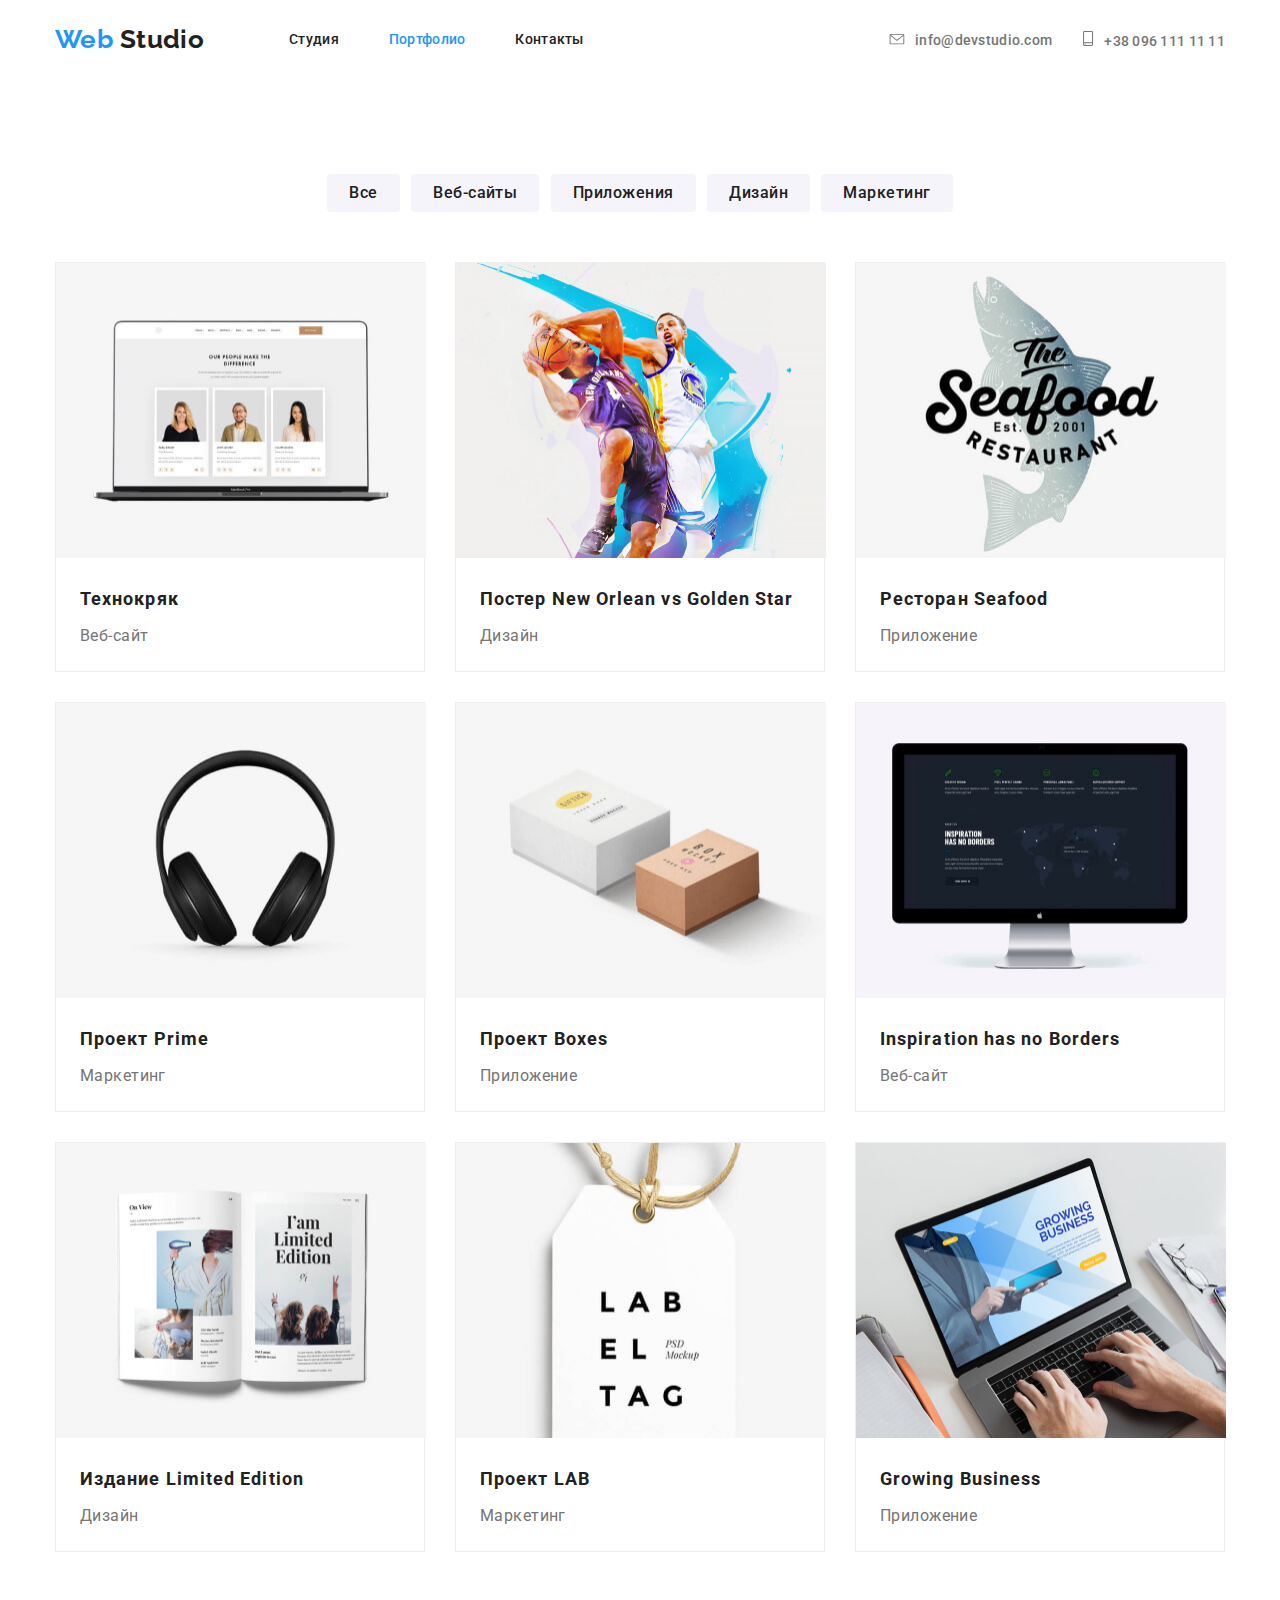
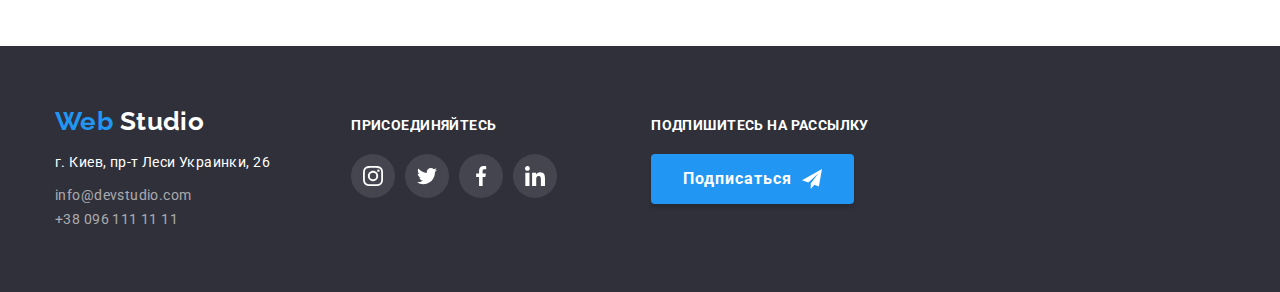
==== portfolio.html @ 6b895d58 "Добавляет исходные файлы" ====
<!DOCTYPE html>
<html lang="ru">
  <head>
    <meta charset="UTF-8" />
    <meta name="viewport" content="width=device-width, initial-scale=1.0" />
    <link
      href="https://fonts.googleapis.com/css2?family=Raleway:wght@700&family=Roboto:wght@400;500;700;900&display=swap"
      rel="stylesheet"
    />
    <link rel="stylesheet" href="./css/normalize.css" />
    <link rel="stylesheet" href="./css/style.css" />
    <title>Web Studio</title>
  </head>
  <body>
    <!-- Шапка сайта -->
    <header class="header">
      <div class="container">
        <nav class="navigation">
          <a href="./index.html" lang="en" class="logo"
            >Web <span class="up">Studio</span></a
          >
          <ul class="site-nav list">
            <li class="site-nav-item">
              <a href="./index.html" class="link">Студия</a>
            </li>
            <li class="site-nav-item">
              <a href="./portfolio.html" class="link current">Портфолио</a>
            </li>
            <li class="site-nav-item"><a href="" class="link">Контакты</a></li>
          </ul>
        </nav>
        <ul class="contacts list">
          <li class="contacts-item">
            <a href="mailto:info@devstudio.com" class="link"
              ><svg class="contacts-icon" width="16" height="11">
                <use
                  href="./images/main-page/sprite.svg#icon-envelope"
                ></use></svg
              >info@devstudio.com</a
            >
          </li>
          <li class="contacts-item">
            <a href="tel:+380961111111" class="link"
              ><svg class="contacts-icon" width="12" height="15">
                <use
                  href="./images/main-page/sprite.svg#icon-smartphone"
                ></use></svg
              >+38 096 111 11 11</a
            >
          </li>
        </ul>
      </div>
    </header>
    <main>
      <!-- Работы -->
      <section class="section">
        <div class="container">
          <h1 hidden>Наши работы</h1>
          <div class="filters">
            <button class="portfolio-button" type="button">Все</button>
            <button class="portfolio-button" type="button">Веб-сайты</button>
            <button class="portfolio-button" type="button">Приложения</button>
            <button class="portfolio-button" type="button">Дизайн</button>
            <button class="portfolio-button" type="button">Маркетинг</button>
          </div>
          <ul class="portfolio list">
            <li class="portfolio-item">
              <a href=""
                ><img
                  src="./images/portfolio-page/img-1.jpg"
                  alt="открытый сайт на ноутбуке"
                  width="370"
                  height="295"
                />
                <h2 class="portfolio-title">Технокряк</h2>
                <p class="portfolio-project">Веб-сайт</p>
                <!-- <p class="portfolio-description">
                  Технокряк это современная площадка распространения
                  коронавируса. Компании используют эту платформу для цифрового
                  шпионажа и атак на защищённые сервера конкурентов.
                </p> -->
              </a>
            </li>
            <li class="portfolio-item">
              <a href=""
                ><img
                  src="./images/portfolio-page/img-2.jpg"
                  alt="два баскетболиста"
                  width="370"
                  height="295"
                />
                <h2 class="portfolio-title">
                  Постер <span lang="en"> New Orlean vs Golden Star</span>
                </h2>
                <p class="portfolio-project">Дизайн</p>
                <!-- <p class="portfolio-description">
                  Технокряк это современная площадка распространения
                  коронавируса. Компании используют эту платформу для цифрового
                  шпионажа и атак на защищённые сервера конкурентов.
                </p> -->
              </a>
            </li>
            <li class="portfolio-item">
              <a href=""
                ><img
                  src="./images/portfolio-page/img-3.jpg"
                  alt="логотип ресторана морепродуктов"
                  width="370"
                  height="295"
                />
                <h2 class="portfolio-title">
                  Ресторан <span lang="en">Seafood</span>
                </h2>
                <p class="portfolio-project">Приложение</p>
                <!-- <p class="portfolio-description">
                  Технокряк это современная площадка распространения
                  коронавируса. Компании используют эту платформу для цифрового
                  шпионажа и атак на защищённые сервера конкурентов.
                </p> -->
              </a>
            </li>
            <li class="portfolio-item">
              <a href=""
                ><img
                  src="./images/portfolio-page/img-4.jpg"
                  alt="наушники"
                  width="370"
                  height="295"
                />
                <h2 class="portfolio-title">
                  Проект <span lang="en">Prime</span>
                </h2>
                <p class="portfolio-project">Маркетинг</p>
                <!-- <p class="portfolio-description">
                  Технокряк это современная площадка распространения
                  коронавируса. Компании используют эту платформу для цифрового
                  шпионажа и атак на защищённые сервера конкурентов.
                </p> -->
              </a>
            </li>
            <li class="portfolio-item">
              <a href=""
                ><img
                  src="./images/portfolio-page/img-5.jpg"
                  alt="две коробочки"
                  width="370"
                  height="295"
                />
                <h2 class="portfolio-title">
                  Проект <span lang="en">Boxes</span>
                </h2>
                <p class="portfolio-project">Приложение</p>
                <!-- <p class="portfolio-description">
                  Технокряк это современная площадка распространения
                  коронавируса. Компании используют эту платформу для цифрового
                  шпионажа и атак на защищённые сервера конкурентов.
                </p> -->
              </a>
            </li>
            <li class="portfolio-item">
              <a href=""
                ><img
                  src="./images/portfolio-page/img-6.jpg"
                  alt="монитор компьютера"
                  width="370"
                  height="295"
                />
                <h2 class="portfolio-title">
                  <span lang="en">Inspiration has no Borders</span>
                </h2>
                <p class="portfolio-project">Веб-сайт</p>
                <!-- <p class="portfolio-description">
                  Технокряк это современная площадка распространения
                  коронавируса. Компании используют эту платформу для цифрового
                  шпионажа и атак на защищённые сервера конкурентов.
                </p> -->
              </a>
            </li>
            <li class="portfolio-item">
              <a href=""
                ><img
                  src="./images/portfolio-page/img-7.jpg"
                  alt="открытый журнал"
                  width="370"
                  height="295"
                />
                <h2 class="portfolio-title">
                  Издание <span lang="en">Limited Edition</span>
                </h2>
                <p class="portfolio-project">Дизайн</p>
                <!-- <p class="portfolio-description">
                  Технокряк это современная площадка распространения
                  коронавируса. Компании используют эту платформу для цифрового
                  шпионажа и атак на защищённые сервера конкурентов.
                </p> -->
              </a>
            </li>
            <li class="portfolio-item">
              <a href=""
                ><img
                  src="./images/portfolio-page/img-8.jpg"
                  alt="мокап бирка"
                  width="370"
                  height="295"
                />
                <h2 class="portfolio-title">
                  Проект <span lang="en">LAB</span>
                </h2>
                <p class="portfolio-project">Маркетинг</p>
                <!-- <p class="portfolio-description">
                  Технокряк это современная площадка распространения
                  коронавируса. Компании используют эту платформу для цифрового
                  шпионажа и атак на защищённые сервера конкурентов.
                </p> -->
              </a>
            </li>
            <li class="portfolio-item">
              <a href=""
                ><img
                  src="./images/portfolio-page/img-9.jpg"
                  alt="мужчина работает за ноутбуком"
                  width="370"
                  height="295"
                />
                <h2 class="portfolio-title">
                  <span lang="en">Growing Business</span>
                </h2>
                <p class="portfolio-project">Приложение</p>
                <!-- <p class="portfolio-description">
                  Технокряк это современная площадка распространения
                  коронавируса. Компании используют эту платформу для цифрового
                  шпионажа и атак на защищённые сервера конкурентов.
                </p> -->
              </a>
            </li>
          </ul>
        </div>
      </section>
    </main>
    <footer class="footer">
      <div class="container">
        <div class="footer-address">
          <a href="./index.html" lang="en" class="logo"
            >Web <span class="down">Studio</span></a
          >
          <address class="address">
            <p>г. Киев, пр-т Леси Украинки, 26</p>
            <a href="mailto:info@devstudio.com">info@devstudio.com</a><br />
            <a href="tel:+380961111111">+38 096 111 11 11</a>
          </address>
        </div>
        <div class="footer-join-us">
          <b class="join-us">Присоединяйтесь</b>
          <ul class="social list">
            <li class="social-link">
              <a href="" class="link" aria-label="Сссылка на Instagram"
                ><svg class="social-icon">
                  <use
                    href="../images/main-page/sprite.svg#icon-instagram"
                  ></use>
                </svg>
              </a>
            </li>
            <li class="social-link">
              <a href="" class="link" aria-label="Сссылка на Twitter"
                ><svg class="social-icon">
                  <use href="../images/main-page/sprite.svg#icon-twitter"></use>
                </svg>
              </a>
            </li>
            <li class="social-link">
              <a href="" class="link" aria-label="Сссылка на Facebook"
                ><svg class="social-icon">
                  <use
                    href="../images/main-page/sprite.svg#icon-facebook"
                  ></use>
                </svg>
              </a>
            </li>
            <li class="social-link">
              <a href="" class="link" aria-label="Сссылка на LinkedIn"
                ><svg class="social-icon">
                  <use
                    href="../images/main-page/sprite.svg#icon-linkedin"
                  ></use>
                </svg>
              </a>
            </li>
          </ul>
        </div>
        <div class="footer-sign-us">
          <b class="join-us">Подпишитесь на рассылку</b>
          <button class="footer-button" type="button">
            Подписаться<svg class="footer-icon-send">
              <use href="../images/main-page/sprite.svg#icon-icon-send"></use>
            </svg>
          </button>
        </div>
      </div>
    </footer>
  </body>
</html>
---- css/style.css ----
:root {
  --primary-title-color: #212121;
  --grey-text-color: #757575;
  --white-text-color: #ffffff;
  --accent-text-color: #2196f3;
}
html {
  box-sizing: border-box;
}

*,
*::before,
*::after {
  box-sizing: inherit;
}

.container {
  width: 1200px;
  padding-left: 15px;
  padding-right: 15px;
  margin-left: auto;
  margin-right: auto;
}
body {
  background-color: #ffffff;
  color: var(--primary-title-color);
  font-family: "Roboto", sans-serif;
  letter-spacing: 0.03em;
  font-weight: 400;
  font-size: 14px;
}
/* логотип */
.logo {
  color: var(--accent-text-color);
  text-decoration: none;
  font-family: "Raleway", sans-serif;
  font-weight: 700;
  font-size: 26px;
  line-height: 1.2;
}
.logo .up {
  margin-right: 85px;
  color: var(--primary-title-color);
}
.logo .down {
  color: #ffffff;
  margin-right: 147px;
  margin-bottom: 20px;
}
.list {
  list-style: none;
  padding: 0;
  margin: 0;
}

/* site-nav */
.site-nav {
  display: flex;
}

.site-nav-item:not(:last-child) {
  margin-right: 50px;
}

.navigation {
  display: flex;
  align-items: center;
}

.contacts {
  display: flex;
  align-items: center;
}

.contacts .link {
  color: var(--grey-text-color);
  text-decoration: none;
  font-family: Roboto;
  font-weight: 500;
  line-height: 1.14;
  letter-spacing: 0.02em;
}

.contacts-item .link:hover,
.contacts-item .link:focus {
  color: var(--accent-text-color);
}
.contacts-item .link:hover,
.contacts-item .link:focus .contacts-icon {
  fill: var(--accent-text-color);
}

.contacts-icon {
  margin-right: 10px;
  fill: currentColor;
}

.contacts-item:not(:last-child) {
  margin-right: 30px;
}

.header .container {
  display: flex;
  justify-content: space-between;
}

.site-nav .link {
  display: block;
  padding-top: 32px;
  padding-bottom: 32px;
  color: inherit;
  text-decoration: none;
  font-family: Roboto;
  font-weight: 500;
  line-height: 1.14;
  letter-spacing: 0.02em;
}
.site-nav .link:hover,
.site-nav .link:focus {
  color: var(--accent-text-color);
}
.site-nav .link.current {
  color: var(--accent-text-color);
}

/* герой */
.hero-title {
  margin-top: 0;
  margin-right: auto;
  margin-bottom: 30px;
  margin-left: auto;
  width: 696px;

  color: var(--white-text-color);
  font-weight: 900;
  font-size: 44px;
  line-height: 1.36;

  letter-spacing: 0.06em;
  text-transform: uppercase;
}
.hero {
  max-width: 1600px;
  background-position: center;
  background-repeat: no-repeat;
  background-image: linear-gradient(
      rgba(47, 48, 58, 0.8),
      rgba(47, 48, 58, 0.8)
    ),
    url(../images/main-page/Header.jpg);
  padding-top: 200px;
  padding-bottom: 200px;
  margin-right: auto;
  margin-left: auto;
  text-align: center;
}

.hero-button {
  padding-top: 10px;
  padding-right: 32px;
  padding-bottom: 10px;
  padding-left: 32px;
  border-radius: 4px;
  min-width: 200px;
  box-shadow: 0px 4px 4px rgba(0, 0, 0, 0.15);
  border: transparent;
  color: var(--white-text-color);
  background-color: var(--accent-text-color);
  font-family: "Roboto", sans-serif;
  font-weight: 700;
  font-size: 16px;
  line-height: 1.87;
  text-align: center;
  letter-spacing: 0.06em;
}
.section {
  padding-top: 94px;
  padding-bottom: 94px;
}
.section-title {
  margin-top: 0;
  margin-bottom: 50px;
  font-weight: 700;
  font-size: 36px;
  line-height: 1.16;
  text-align: center;
}

/* преимущества */

.advantages .advantages-item {
  color: var(--grey-text-color);
  line-height: 1.71;
}
.advantages-title {
  margin-top: 30px;
  margin-bottom: 10px;
  font-weight: 700;
  line-height: 1.14;
  text-transform: uppercase;
}
.advantages {
  display: flex;
  justify-content: space-between;
}

.advantages-item {
  margin: 0;
}

.advantages-icon {
  display: block;
  fill: currentColor;
  width: 65px;
  height: 70px;
}

.advantages-image {
  display: flex;
  justify-content: center;
  align-items: center;
  background-color: #f5f4fa;
  width: 270px;
  height: 120px;
  border-radius: 4px;
}

.advantages-list:not(:last-child) {
  margin-right: 30px;
}

/* чем мы занимаемся */

.section-service {
  padding-top: 0;
}

.service {
  display: flex;
  justify-content: center;
}

.service-list:not(:last-child) {
  margin-right: 30px;
}
.service .service-item {
  margin: 0;
  color: var(--white-text-color);
  background-color: rgba(47, 48, 58, 0.8);
  font-weight: 700;
  line-height: 1.14;
  text-align: center;
  text-transform: uppercase;
}

/* наша команда */

.team {
  display: flex;
  justify-content: center;
}

.team-list:not(:last-child) {
  margin-right: 30px;
}
.team-list {
  text-align: center;
  width: 270px;
  background: #ffffff;
  box-shadow: 0px 2px 1px rgba(0, 0, 0, 0.2), 0px 1px 1px rgba(0, 0, 0, 0.14),
    0px 1px 3px rgba(0, 0, 0, 0.12);
  border-radius: 0px 0px 4px 4px;
}
.section-team {
  background-color: #f5f4fa;
}
.team .team-position {
  margin-top: 0in;
  margin-bottom: 16px;
  color: var(--grey-text-color);
}
.team-name {
  font-weight: 500;
  font-size: 16px;
  line-height: 1.18;
  margin-top: 30px;
  margin-bottom: 10px;
}

.social {
  display: flex;
  justify-content: center;
  margin-bottom: 24px;
}
.social-link:not(:last-child) {
  margin-right: 10px;
}
.social-icon {
  fill: #afb1b8;
  width: 20px;
  height: 20px;
}
.social-link .link {
  display: flex;
  justify-content: center;
  align-items: center;
  background-color: #ffffff;
  width: 44px;
  height: 44px;
  border-radius: 50%;
}
.social-link .link:hover,
.social-link .link:focus {
  background-color: var(--accent-text-color);
}
.social-link .link:hover .social-icon,
.social-link .link:focus .social-icon {
  fill: var(--white-text-color);
}
/* постоянные клиенты */

.client {
  display: flex;
  justify-content: center;
  align-content: center;
}
.client-list:not(:last-child) {
  margin-right: 30px;
}
.client-list-link {
  display: flex;
  justify-content: center;
  align-items: center;
  width: 170px;
  height: 90px;
  border: 1px solid #afb1b8;
  border-radius: 4px;
}
.client-icon {
  fill: #afb1b8;
}
.client-list-link:hover,
.client-list-link:focus {
  border-color: var(--accent-text-color);
}
.client-list-link:hover .client-icon,
.client-list-link:focus .client-icon {
  fill: var(--accent-text-color);
}
/* футер*/

.footer .container {
  display: flex;
  align-items: baseline;
  padding-top: 60px;
  padding-bottom: 60px;
}

.address p {
  margin-bottom: 9px;

  color: var(--white-text-color);
  line-height: 1.71;
  font-style: normal;
}
.address a {
  text-decoration: none;
  color: rgba(255, 255, 255, 0.6);
  line-height: 1.71;
  font-style: normal;
}
.address a:not(:last-child) {
  margin-bottom: 9px;
}

.footer .link {
  background-color: rgba(255, 255, 255, 0.1);
}
.footer .social-icon {
  fill: var(--white-text-color);
}
footer {
  background-color: #2f303a;
}

.footer-join-us {
  margin-right: 94px;
}

.join-us {
  display: block;
  margin-bottom: 20px;

  color: var(--white-text-color);
  font-weight: 700;
  line-height: 1.14;
  text-transform: uppercase;
}

.footer-button {
  cursor: pointer;
  overflow: hidden;
  display: flex;
  position: relative;
  align-items: center;
  padding-top: 10px;
  padding-right: 32px;
  padding-bottom: 10px;
  padding-left: 32px;
  border-radius: 4px;
  min-width: 200px;
  box-shadow: 0px 4px 4px rgba(0, 0, 0, 0.15);
  border: transparent;
  color: var(--white-text-color);
  background-color: var(--accent-text-color);
  font-family: "Roboto", sans-serif;
  font-weight: 700;
  font-size: 16px;
  line-height: 1.87;
  text-align: center;
  letter-spacing: 0.06em;
  transition: background-color 500ms linear, color 500ms ease-in;
}
.footer-button:hover {
  background-color: teal;
  color: red;
}

.footer-icon-send {
  margin-left: 10px;
  width: 20px;
  height: 20px;
  fill: #ffffff;
  transition: fill 500ms linear, transform 500ms linear;
}
.footer-button:hover .footer-icon-send {
  fill: red;
  transform: translateY(-40px);
}
.footer-icon-twitter {
  position: absolute;
  right: 32px;
  margin-left: 10px;
  width: 24px;
  height: 24px;
  fill: #ffffff;

  transform: translateY(40px);
  transition: transform 500ms linear;
}
.footer-button:hover .footer-icon-twitter {
  fill: red;
  transform: translateY(0);
}
/* портфолио */

.filters {
  text-align: center;
  margin-bottom: 50px;
}

.portfolio {
  display: flex;
  flex-wrap: wrap;
}

.portfolio-item {
  margin-right: 30px;
  margin-bottom: 30px;

  width: 370px;
  background: #ffffff;
  border: 1px solid #eeeeee;
}

.portfolio-item:hover {
  box-shadow: 1px 4px 6px rgba(0, 0, 0, 0.16), 0px 4px 4px rgba(0, 0, 0, 0.06),
    0px 1px 1px rgba(0, 0, 0, 0.12);
}

.portfolio-item:nth-child(3n) {
  margin-right: 0;
}

.portfolio-item:nth-last-child(-n + 3) {
  margin-bottom: 0;
}

.portfolio-button {
  padding-top: 6px;
  padding-right: 22px;
  padding-bottom: 6px;
  padding-left: 22px;

  font-family: Roboto;
  font-style: normal;
  font-weight: 500;
  font-size: 16px;
  line-height: 1.62;
  text-align: center;
  letter-spacing: 0.03em;

  color: var(--primary-title-color);
  background-color: #f5f4fa;
  border-radius: 4px;
  border: none;
}
.portfolio-button:not(:last-child) {
  margin-right: 8px;
}
.portfolio-button:hover,
.portfolio-button:focus {
  background-color: var(--accent-text-color);
  color: var(--white-text-color);
  border-radius: 4px;
  box-shadow: 0px 2px 2px rgba(0, 0, 0, 0.12), 0px 1px 2px rgba(0, 0, 0, 0.08),
    0px 3px 1px rgba(0, 0, 0, 0.1);
}
.portfolio a {
  text-decoration: none;
}
.portfolio-title {
  margin-top: 20px;
  margin-right: 24px;
  margin-bottom: 4px;
  margin-left: 24px;

  font-weight: 700;
  font-size: 18px;
  line-height: 2;
  letter-spacing: 0.06em;
  color: var(--primary-title-color);
}
.portfolio-project {
  margin-top: 0;
  margin-right: 24px;
  margin-bottom: 20px;
  margin-left: 24px;

  font-size: 16px;
  line-height: 1.87;
  color: var(--grey-text-color);
}
.portfolio-description {
  font-size: 18px;
  line-height: 1.56;
  color: var(--white-text-color);
  background-color: rgba(33, 150, 243, 0.9);
}
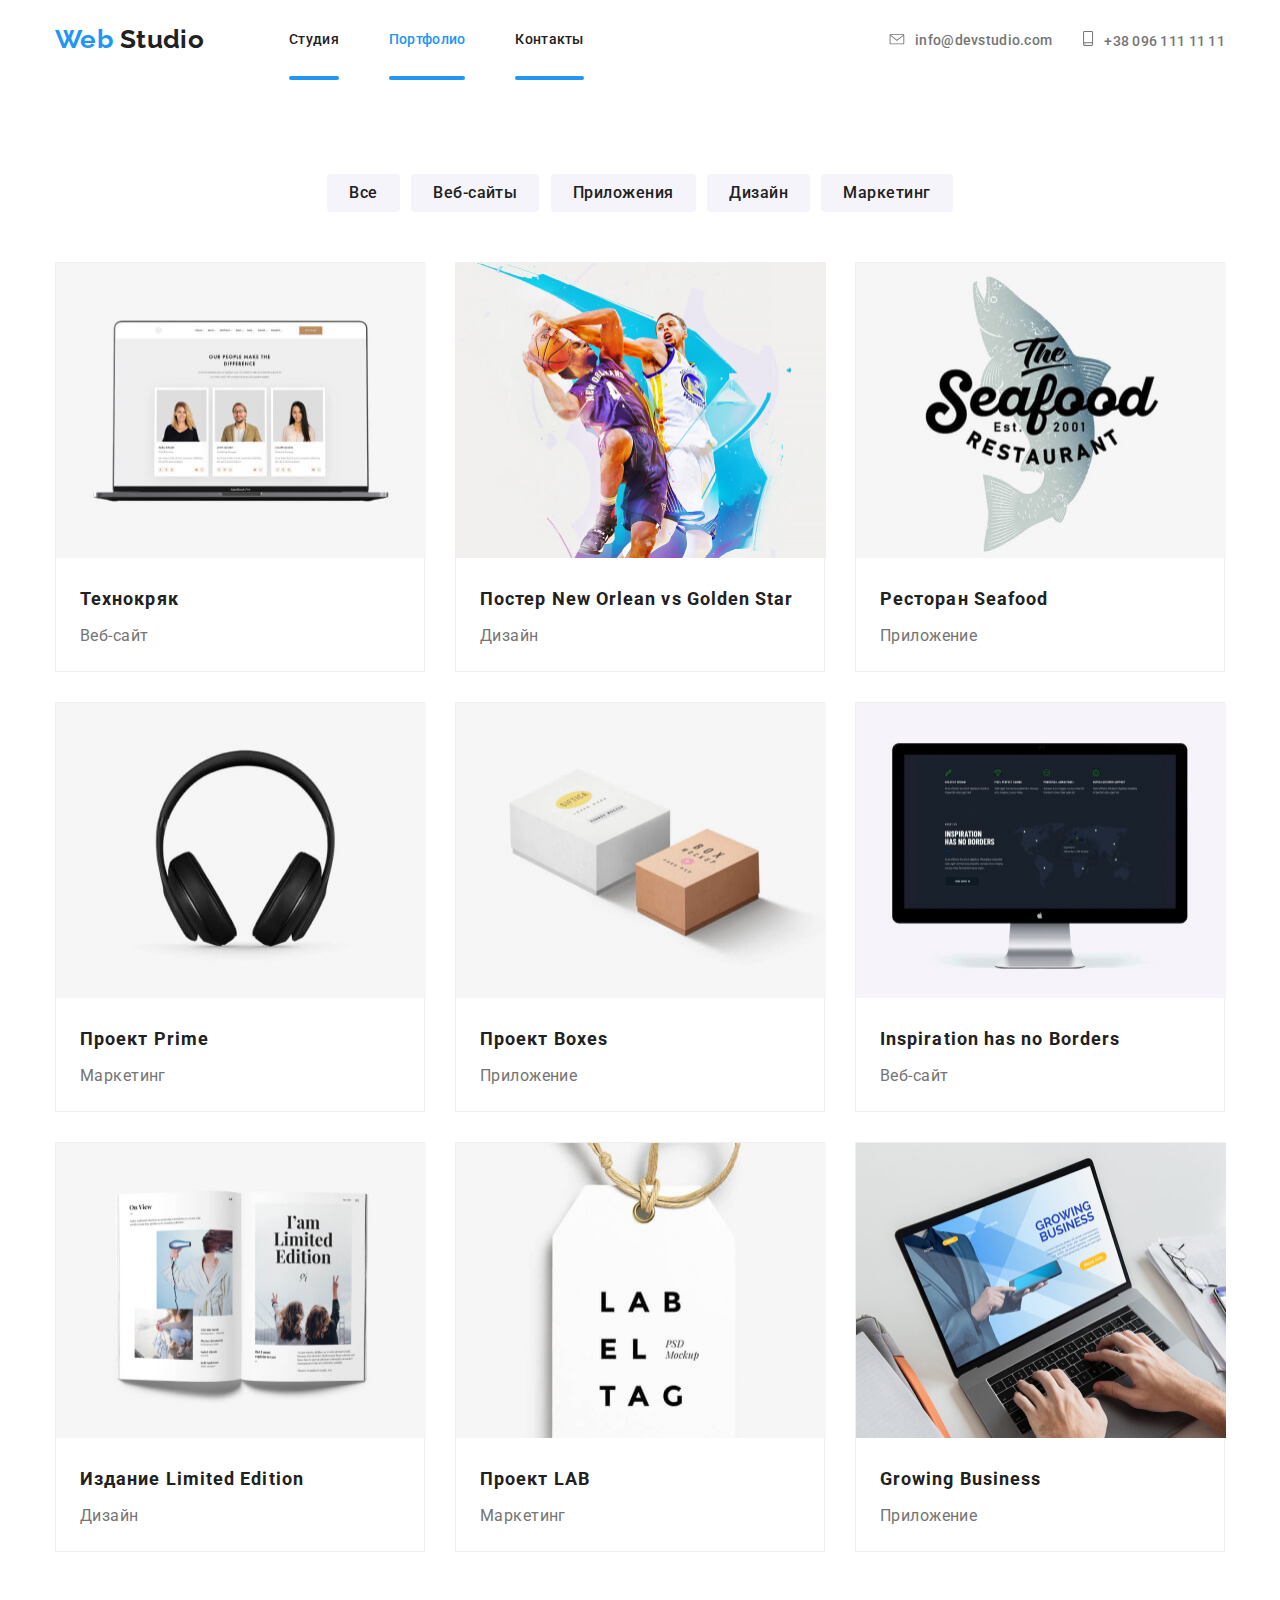
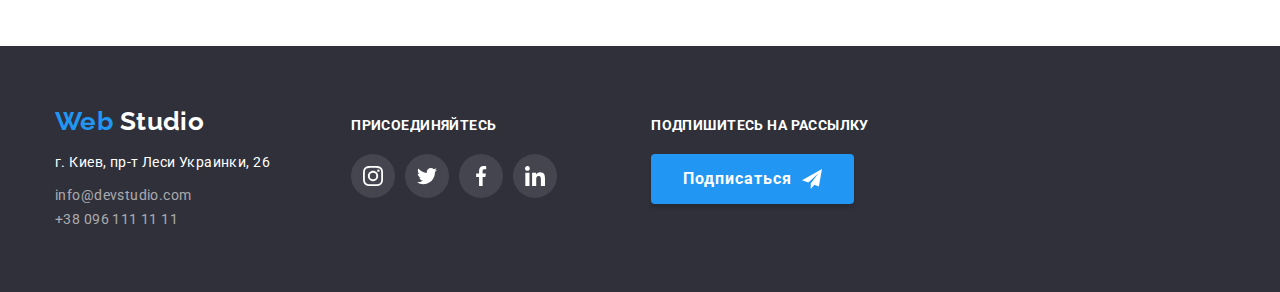
==== commit 8208c5dc: "Добавляет transition" ====
--- a/portfolio.html
+++ b/portfolio.html
@@ -256,7 +256,7 @@
               <a href="" class="link" aria-label="Сссылка на Instagram"
                 ><svg class="social-icon">
                   <use
-                    href="../images/main-page/sprite.svg#icon-instagram"
+                    href="./images/main-page/sprite.svg#icon-instagram"
                   ></use>
                 </svg>
               </a>
@@ -264,25 +264,21 @@
             <li class="social-link">
               <a href="" class="link" aria-label="Сссылка на Twitter"
                 ><svg class="social-icon">
-                  <use href="../images/main-page/sprite.svg#icon-twitter"></use>
+                  <use href="./images/main-page/sprite.svg#icon-twitter"></use>
                 </svg>
               </a>
             </li>
             <li class="social-link">
               <a href="" class="link" aria-label="Сссылка на Facebook"
                 ><svg class="social-icon">
-                  <use
-                    href="../images/main-page/sprite.svg#icon-facebook"
-                  ></use>
+                  <use href="./images/main-page/sprite.svg#icon-facebook"></use>
                 </svg>
               </a>
             </li>
             <li class="social-link">
               <a href="" class="link" aria-label="Сссылка на LinkedIn"
                 ><svg class="social-icon">
-                  <use
-                    href="../images/main-page/sprite.svg#icon-linkedin"
-                  ></use>
+                  <use href="./images/main-page/sprite.svg#icon-linkedin"></use>
                 </svg>
               </a>
             </li>
@@ -292,7 +288,11 @@
           <b class="join-us">Подпишитесь на рассылку</b>
           <button class="footer-button" type="button">
             Подписаться<svg class="footer-icon-send">
-              <use href="../images/main-page/sprite.svg#icon-icon-send"></use>
+              <use
+                href="./images/main-page/sprite.svg#icon-icon-send"
+              ></use></svg
+            ><svg class="footer-icon-twitter">
+              <use href="./images/main-page/sprite.svg#icon-twitter"></use>
             </svg>
           </button>
         </div>
--- a/css/style.css
+++ b/css/style.css
@@ -54,6 +54,15 @@
 }
 
 /* site-nav */
+.navigation {
+  display: flex;
+  align-items: center;
+}
+.header .container {
+  display: flex;
+  justify-content: space-between;
+}
+
 .site-nav {
   display: flex;
 }
@@ -62,49 +71,21 @@
   margin-right: 50px;
 }
 
-.navigation {
-  display: flex;
-  align-items: center;
-}
-
-.contacts {
-  display: flex;
-  align-items: center;
-}
-
-.contacts .link {
-  color: var(--grey-text-color);
-  text-decoration: none;
-  font-family: Roboto;
-  font-weight: 500;
-  line-height: 1.14;
-  letter-spacing: 0.02em;
-}
-
-.contacts-item .link:hover,
-.contacts-item .link:focus {
-  color: var(--accent-text-color);
-}
-.contacts-item .link:hover,
-.contacts-item .link:focus .contacts-icon {
-  fill: var(--accent-text-color);
-}
-
-.contacts-icon {
-  margin-right: 10px;
-  fill: currentColor;
-}
-
-.contacts-item:not(:last-child) {
-  margin-right: 30px;
-}
-
-.header .container {
-  display: flex;
-  justify-content: space-between;
+.site-nav .link::after {
+  position: absolute;
+  left: 0;
+  bottom: 0;
+  display: inline-block;
+  content: "";
+  width: 100%;
+  height: 4px;
+  background-color: var(--accent-text-color);
+  border-radius: 2px;
 }
 
 .site-nav .link {
+  position: relative;
+
   display: block;
   padding-top: 32px;
   padding-bottom: 32px;
@@ -114,13 +95,48 @@
   font-weight: 500;
   line-height: 1.14;
   letter-spacing: 0.02em;
-}
+  transition: color 250ms cubic-bezier(0.4, 0, 0.2, 1);
+}
+
 .site-nav .link:hover,
 .site-nav .link:focus {
   color: var(--accent-text-color);
 }
 .site-nav .link.current {
   color: var(--accent-text-color);
+}
+.contacts {
+  display: flex;
+  align-items: center;
+}
+
+.contacts .link {
+  color: var(--grey-text-color);
+  text-decoration: none;
+  font-family: Roboto;
+  font-weight: 500;
+  line-height: 1.14;
+  letter-spacing: 0.02em;
+  transition: color 250ms cubic-bezier(0.4, 0, 0.2, 1);
+}
+
+.contacts-item .link:hover,
+.contacts-item .link:focus {
+  color: var(--accent-text-color);
+}
+.contacts-item .link:hover,
+.contacts-item .link:focus .contacts-icon {
+  fill: var(--accent-text-color);
+}
+
+.contacts-icon {
+  margin-right: 10px;
+  fill: currentColor;
+  transition: fill 250ms cubic-bezier(0.4, 0, 0.2, 1);
+}
+
+.contacts-item:not(:last-child) {
+  margin-right: 30px;
 }
 
 /* герой */
@@ -161,18 +177,29 @@
   padding-bottom: 10px;
   padding-left: 32px;
   border-radius: 4px;
+
   min-width: 200px;
   box-shadow: 0px 4px 4px rgba(0, 0, 0, 0.15);
   border: transparent;
   color: var(--white-text-color);
   background-color: var(--accent-text-color);
+
   font-family: "Roboto", sans-serif;
   font-weight: 700;
   font-size: 16px;
   line-height: 1.87;
   text-align: center;
   letter-spacing: 0.06em;
-}
+
+  cursor: pointer;
+  transition: background-color 250ms cubic-bezier(0.4, 0, 0.2, 1);
+}
+
+.hero-button:hover,
+.hero-button:focus {
+  background-color: #188ce8;
+}
+
 .section {
   padding-top: 94px;
   padding-bottom: 94px;
@@ -299,7 +326,9 @@
   fill: #afb1b8;
   width: 20px;
   height: 20px;
-}
+  transition: fill 250ms cubic-bezier(0.4, 0, 0.2, 1);
+}
+
 .social-link .link {
   display: flex;
   justify-content: center;
@@ -308,6 +337,7 @@
   width: 44px;
   height: 44px;
   border-radius: 50%;
+  transition: background-color 250ms cubic-bezier(0.4, 0, 0.2, 1);
 }
 .social-link .link:hover,
 .social-link .link:focus {
@@ -335,9 +365,11 @@
   height: 90px;
   border: 1px solid #afb1b8;
   border-radius: 4px;
+  transition: border-color 250ms cubic-bezier(0.4, 0, 0.2, 1);
 }
 .client-icon {
   fill: #afb1b8;
+  transition: fill 250ms cubic-bezier(0.4, 0, 0.2, 1);
 }
 .client-list-link:hover,
 .client-list-link:focus {
@@ -398,19 +430,23 @@
 }
 
 .footer-button {
+  position: relative;
   cursor: pointer;
   overflow: hidden;
-  display: flex;
-  position: relative;
+
+  display: flex;
   align-items: center;
+
   padding-top: 10px;
   padding-right: 32px;
   padding-bottom: 10px;
   padding-left: 32px;
+
   border-radius: 4px;
   min-width: 200px;
   box-shadow: 0px 4px 4px rgba(0, 0, 0, 0.15);
   border: transparent;
+
   color: var(--white-text-color);
   background-color: var(--accent-text-color);
   font-family: "Roboto", sans-serif;
@@ -419,11 +455,13 @@
   line-height: 1.87;
   text-align: center;
   letter-spacing: 0.06em;
-  transition: background-color 500ms linear, color 500ms ease-in;
+
+  transition: background-color 250ms cubic-bezier(0.4, 0, 0.2, 1),
+    color 250ms cubic-bezier(0.4, 0, 0.2, 1);
 }
 .footer-button:hover {
-  background-color: teal;
-  color: red;
+  background-color: white;
+  color: var(--accent-text-color);
 }
 
 .footer-icon-send {
@@ -431,10 +469,9 @@
   width: 20px;
   height: 20px;
   fill: #ffffff;
-  transition: fill 500ms linear, transform 500ms linear;
+  transition: transform 250ms cubic-bezier(0.4, 0, 0.2, 1);
 }
 .footer-button:hover .footer-icon-send {
-  fill: red;
   transform: translateY(-40px);
 }
 .footer-icon-twitter {
@@ -443,13 +480,12 @@
   margin-left: 10px;
   width: 24px;
   height: 24px;
-  fill: #ffffff;
+  fill: var(--accent-text-color);
 
   transform: translateY(40px);
-  transition: transform 500ms linear;
+  transition: transform 250ms cubic-bezier(0.4, 0, 0.2, 1);
 }
 .footer-button:hover .footer-icon-twitter {
-  fill: red;
   transform: translateY(0);
 }
 /* портфолио */
@@ -471,6 +507,7 @@
   width: 370px;
   background: #ffffff;
   border: 1px solid #eeeeee;
+  transition: box-shadow 250ms cubic-bezier(0.4, 0, 0.2, 1);
 }
 
 .portfolio-item:hover {
@@ -504,6 +541,7 @@
   background-color: #f5f4fa;
   border-radius: 4px;
   border: none;
+  transition: all 250ms cubic-bezier(0.4, 0, 0.2, 1);
 }
 .portfolio-button:not(:last-child) {
   margin-right: 8px;
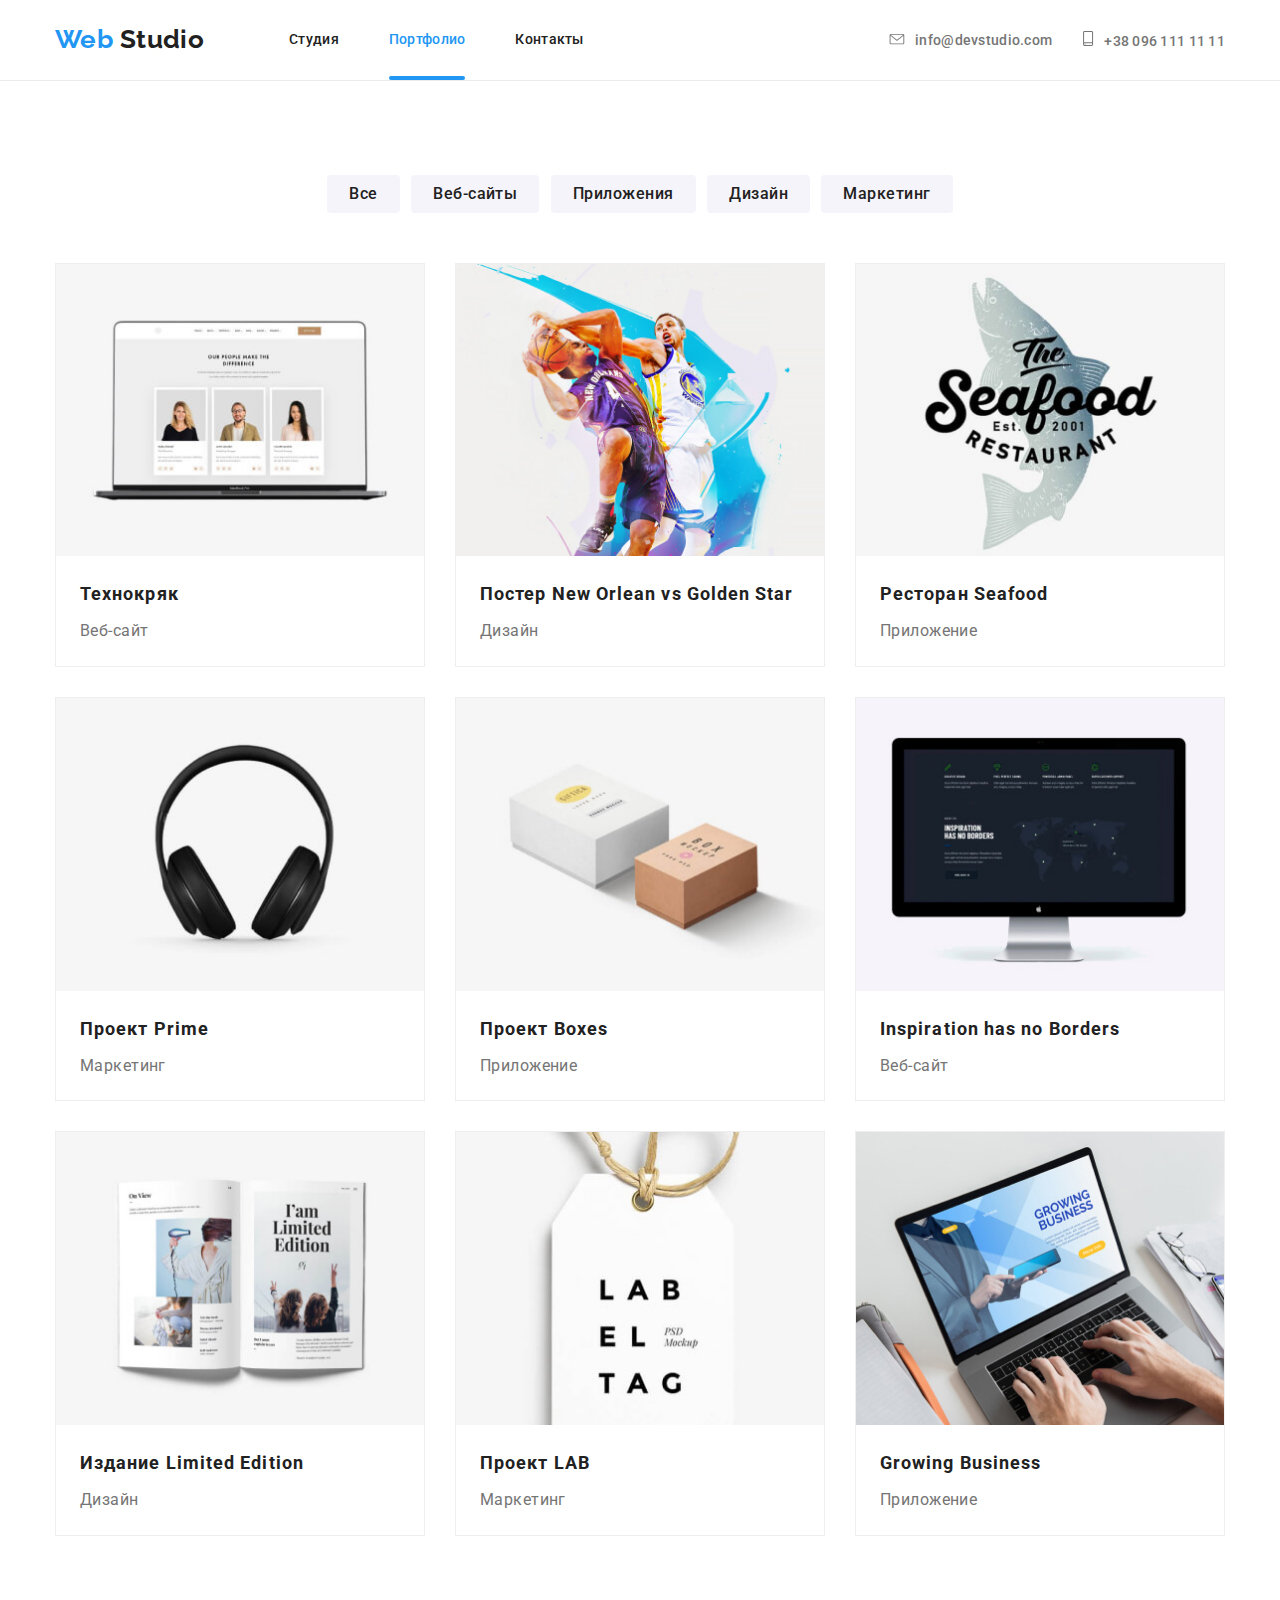
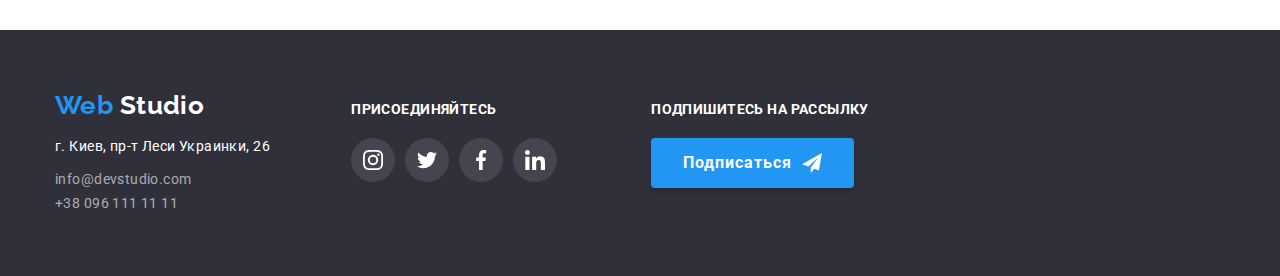
==== commit 8613c77b: "Добавляет подчёркивание текущей ссылки и позиционирование поверх изображения" ====
--- a/portfolio.html
+++ b/portfolio.html
@@ -13,7 +13,7 @@
   </head>
   <body>
     <!-- Шапка сайта -->
-    <header class="header">
+    <header class="header portfolio-header">
       <div class="container">
         <nav class="navigation">
           <a href="./index.html" lang="en" class="logo"
--- a/css/style.css
+++ b/css/style.css
@@ -12,6 +12,11 @@
 *::before,
 *::after {
   box-sizing: inherit;
+}
+img {
+  display: block;
+  max-width: 100%;
+  height: auto;
 }
 
 .container {
@@ -71,24 +76,13 @@
   margin-right: 50px;
 }
 
-.site-nav .link::after {
-  position: absolute;
-  left: 0;
-  bottom: 0;
-  display: inline-block;
-  content: "";
-  width: 100%;
-  height: 4px;
-  background-color: var(--accent-text-color);
-  border-radius: 2px;
-}
-
 .site-nav .link {
   position: relative;
-
   display: block;
+
   padding-top: 32px;
   padding-bottom: 32px;
+
   color: inherit;
   text-decoration: none;
   font-family: Roboto;
@@ -98,6 +92,21 @@
   transition: color 250ms cubic-bezier(0.4, 0, 0.2, 1);
 }
 
+.site-nav .link::after {
+  position: absolute;
+  left: 0;
+  bottom: 0;
+  display: inline-block;
+  content: "";
+
+  width: 100%;
+  height: 4px;
+
+  background-color: var(--accent-text-color);
+  border-radius: 2px;
+  opacity: 0;
+}
+
 .site-nav .link:hover,
 .site-nav .link:focus {
   color: var(--accent-text-color);
@@ -105,6 +114,10 @@
 .site-nav .link.current {
   color: var(--accent-text-color);
 }
+.site-nav .link.current::after {
+  opacity: 1;
+}
+
 .contacts {
   display: flex;
   align-items: center;
@@ -270,14 +283,27 @@
 .service-list:not(:last-child) {
   margin-right: 30px;
 }
+
 .service .service-item {
+  position: absolute;
+  left: 0;
+  bottom: 0;
+  width: 100%;
+
   margin: 0;
+  padding-top: 27px;
+  padding-bottom: 27px;
+
   color: var(--white-text-color);
   background-color: rgba(47, 48, 58, 0.8);
   font-weight: 700;
   line-height: 1.14;
   text-align: center;
   text-transform: uppercase;
+}
+
+.service-card-wrapper {
+  position: relative;
 }
 
 /* наша команда */
@@ -490,6 +516,10 @@
 }
 /* портфолио */
 
+.portfolio-header {
+  border-bottom: 1px solid #ececec;
+}
+
 .filters {
   text-align: center;
   margin-bottom: 50px;
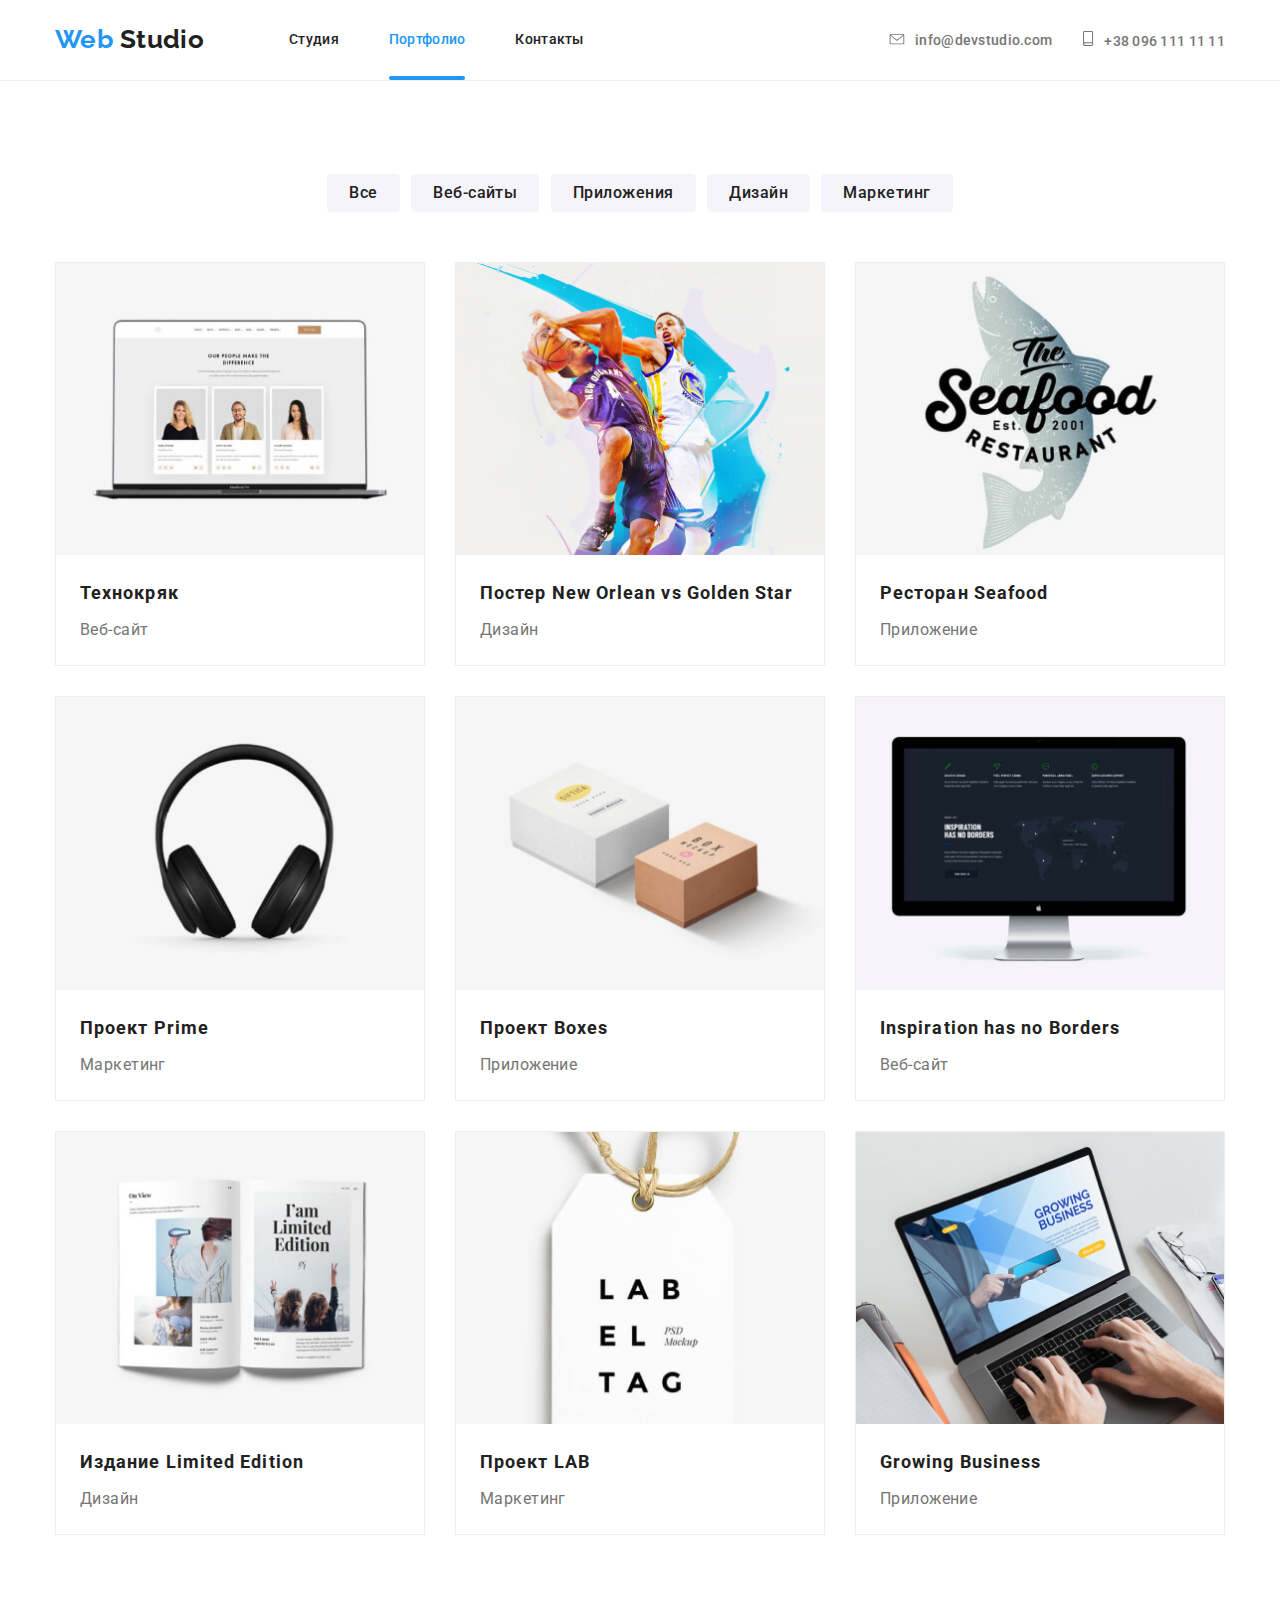
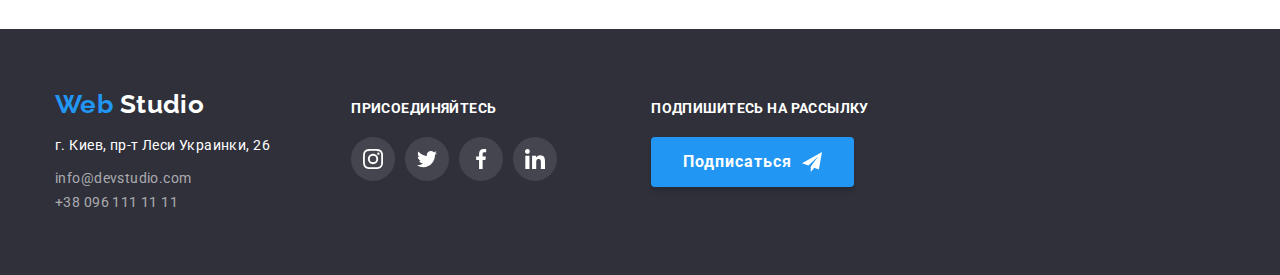
==== commit 1a6b0f3b: "Добавляет синий оверлей, фиксирует header, анимирует hero-title" ====
--- a/portfolio.html
+++ b/portfolio.html
@@ -65,172 +65,190 @@
           </div>
           <ul class="portfolio list">
             <li class="portfolio-item">
-              <a href=""
-                ><img
-                  src="./images/portfolio-page/img-1.jpg"
-                  alt="открытый сайт на ноутбуке"
-                  width="370"
-                  height="295"
-                />
+              <a class="portfolio-link" href="">
+                <div class="portfolio-card-wrapper">
+                  <img
+                    src="./images/portfolio-page/img-1.jpg"
+                    alt="открытый сайт на ноутбуке"
+                    width="370"
+                    height="295"
+                  />
+                  <p class="portfolio-overlay">
+                    Технокряк это современная площадка распространения
+                    коронавируса. Компании используют эту платформу для
+                    цифрового шпионажа и атак на защищённые сервера конкурентов.
+                  </p>
+                </div>
                 <h2 class="portfolio-title">Технокряк</h2>
                 <p class="portfolio-project">Веб-сайт</p>
-                <!-- <p class="portfolio-description">
-                  Технокряк это современная площадка распространения
-                  коронавируса. Компании используют эту платформу для цифрового
-                  шпионажа и атак на защищённые сервера конкурентов.
-                </p> -->
-              </a>
-            </li>
-            <li class="portfolio-item">
-              <a href=""
-                ><img
-                  src="./images/portfolio-page/img-2.jpg"
-                  alt="два баскетболиста"
-                  width="370"
-                  height="295"
-                />
+              </a>
+            </li>
+            <li class="portfolio-item">
+              <a class="portfolio-link" href="">
+                <div class="portfolio-card-wrapper">
+                  <img
+                    src="./images/portfolio-page/img-2.jpg"
+                    alt="два баскетболиста"
+                    width="370"
+                    height="295"
+                  />
+                  <p class="portfolio-overlay">
+                    Технокряк это современная площадка распространения
+                    коронавируса. Компании используют эту платформу для
+                    цифрового шпионажа и атак на защищённые сервера конкурентов.
+                  </p>
+                </div>
                 <h2 class="portfolio-title">
                   Постер <span lang="en"> New Orlean vs Golden Star</span>
                 </h2>
                 <p class="portfolio-project">Дизайн</p>
-                <!-- <p class="portfolio-description">
-                  Технокряк это современная площадка распространения
-                  коронавируса. Компании используют эту платформу для цифрового
-                  шпионажа и атак на защищённые сервера конкурентов.
-                </p> -->
-              </a>
-            </li>
-            <li class="portfolio-item">
-              <a href=""
-                ><img
-                  src="./images/portfolio-page/img-3.jpg"
-                  alt="логотип ресторана морепродуктов"
-                  width="370"
-                  height="295"
-                />
+              </a>
+            </li>
+            <li class="portfolio-item">
+              <a class="portfolio-link" href=""
+                ><div class="portfolio-card-wrapper">
+                  <img
+                    src="./images/portfolio-page/img-3.jpg"
+                    alt="логотип ресторана морепродуктов"
+                    width="370"
+                    height="295"
+                  />
+                  <p class="portfolio-overlay">
+                    Технокряк это современная площадка распространения
+                    коронавируса. Компании используют эту платформу для
+                    цифрового шпионажа и атак на защищённые сервера конкурентов.
+                  </p>
+                </div>
                 <h2 class="portfolio-title">
                   Ресторан <span lang="en">Seafood</span>
                 </h2>
                 <p class="portfolio-project">Приложение</p>
-                <!-- <p class="portfolio-description">
-                  Технокряк это современная площадка распространения
-                  коронавируса. Компании используют эту платформу для цифрового
-                  шпионажа и атак на защищённые сервера конкурентов.
-                </p> -->
-              </a>
-            </li>
-            <li class="portfolio-item">
-              <a href=""
-                ><img
-                  src="./images/portfolio-page/img-4.jpg"
-                  alt="наушники"
-                  width="370"
-                  height="295"
-                />
+              </a>
+            </li>
+            <li class="portfolio-item">
+              <a class="portfolio-link" href="">
+                <div class="portfolio-card-wrapper">
+                  <img
+                    src="./images/portfolio-page/img-4.jpg"
+                    alt="наушники"
+                    width="370"
+                    height="295"
+                  />
+                  <p class="portfolio-overlay">
+                    Технокряк это современная площадка распространения
+                    коронавируса. Компании используют эту платформу для
+                    цифрового шпионажа и атак на защищённые сервера конкурентов.
+                  </p>
+                </div>
                 <h2 class="portfolio-title">
                   Проект <span lang="en">Prime</span>
                 </h2>
                 <p class="portfolio-project">Маркетинг</p>
-                <!-- <p class="portfolio-description">
-                  Технокряк это современная площадка распространения
-                  коронавируса. Компании используют эту платформу для цифрового
-                  шпионажа и атак на защищённые сервера конкурентов.
-                </p> -->
-              </a>
-            </li>
-            <li class="portfolio-item">
-              <a href=""
-                ><img
-                  src="./images/portfolio-page/img-5.jpg"
-                  alt="две коробочки"
-                  width="370"
-                  height="295"
-                />
+              </a>
+            </li>
+            <li class="portfolio-item">
+              <a class="portfolio-link" href="">
+                <div class="portfolio-card-wrapper">
+                  <img
+                    src="./images/portfolio-page/img-5.jpg"
+                    alt="две коробочки"
+                    width="370"
+                    height="295"
+                  />
+                  <p class="portfolio-overlay">
+                    Технокряк это современная площадка распространения
+                    коронавируса. Компании используют эту платформу для
+                    цифрового шпионажа и атак на защищённые сервера конкурентов.
+                  </p>
+                </div>
                 <h2 class="portfolio-title">
                   Проект <span lang="en">Boxes</span>
                 </h2>
                 <p class="portfolio-project">Приложение</p>
-                <!-- <p class="portfolio-description">
-                  Технокряк это современная площадка распространения
-                  коронавируса. Компании используют эту платформу для цифрового
-                  шпионажа и атак на защищённые сервера конкурентов.
-                </p> -->
-              </a>
-            </li>
-            <li class="portfolio-item">
-              <a href=""
-                ><img
-                  src="./images/portfolio-page/img-6.jpg"
-                  alt="монитор компьютера"
-                  width="370"
-                  height="295"
-                />
+              </a>
+            </li>
+            <li class="portfolio-item">
+              <a class="portfolio-link" href="">
+                <div class="portfolio-card-wrapper">
+                  <img
+                    src="./images/portfolio-page/img-6.jpg"
+                    alt="монитор компьютера"
+                    width="370"
+                    height="295"
+                  />
+                  <p class="portfolio-overlay">
+                    Технокряк это современная площадка распространения
+                    коронавируса. Компании используют эту платформу для
+                    цифрового шпионажа и атак на защищённые сервера конкурентов.
+                  </p>
+                </div>
                 <h2 class="portfolio-title">
                   <span lang="en">Inspiration has no Borders</span>
                 </h2>
                 <p class="portfolio-project">Веб-сайт</p>
-                <!-- <p class="portfolio-description">
-                  Технокряк это современная площадка распространения
-                  коронавируса. Компании используют эту платформу для цифрового
-                  шпионажа и атак на защищённые сервера конкурентов.
-                </p> -->
-              </a>
-            </li>
-            <li class="portfolio-item">
-              <a href=""
-                ><img
-                  src="./images/portfolio-page/img-7.jpg"
-                  alt="открытый журнал"
-                  width="370"
-                  height="295"
-                />
+              </a>
+            </li>
+            <li class="portfolio-item">
+              <a class="portfolio-link" href="">
+                <div class="portfolio-card-wrapper">
+                  <img
+                    src="./images/portfolio-page/img-7.jpg"
+                    alt="открытый журнал"
+                    width="370"
+                    height="295"
+                  />
+                  <p class="portfolio-overlay">
+                    Технокряк это современная площадка распространения
+                    коронавируса. Компании используют эту платформу для
+                    цифрового шпионажа и атак на защищённые сервера конкурентов.
+                  </p>
+                </div>
                 <h2 class="portfolio-title">
                   Издание <span lang="en">Limited Edition</span>
                 </h2>
                 <p class="portfolio-project">Дизайн</p>
-                <!-- <p class="portfolio-description">
-                  Технокряк это современная площадка распространения
-                  коронавируса. Компании используют эту платформу для цифрового
-                  шпионажа и атак на защищённые сервера конкурентов.
-                </p> -->
-              </a>
-            </li>
-            <li class="portfolio-item">
-              <a href=""
-                ><img
-                  src="./images/portfolio-page/img-8.jpg"
-                  alt="мокап бирка"
-                  width="370"
-                  height="295"
-                />
+              </a>
+            </li>
+            <li class="portfolio-item">
+              <a class="portfolio-link" href="">
+                <div class="portfolio-card-wrapper">
+                  <img
+                    src="./images/portfolio-page/img-8.jpg"
+                    alt="мокап бирка"
+                    width="370"
+                    height="295"
+                  />
+                  <p class="portfolio-overlay">
+                    Технокряк это современная площадка распространения
+                    коронавируса. Компании используют эту платформу для
+                    цифрового шпионажа и атак на защищённые сервера конкурентов.
+                  </p>
+                </div>
                 <h2 class="portfolio-title">
                   Проект <span lang="en">LAB</span>
                 </h2>
                 <p class="portfolio-project">Маркетинг</p>
-                <!-- <p class="portfolio-description">
-                  Технокряк это современная площадка распространения
-                  коронавируса. Компании используют эту платформу для цифрового
-                  шпионажа и атак на защищённые сервера конкурентов.
-                </p> -->
-              </a>
-            </li>
-            <li class="portfolio-item">
-              <a href=""
-                ><img
-                  src="./images/portfolio-page/img-9.jpg"
-                  alt="мужчина работает за ноутбуком"
-                  width="370"
-                  height="295"
-                />
+              </a>
+            </li>
+            <li class="portfolio-item">
+              <a class="portfolio-link" href="">
+                <div class="portfolio-card-wrapper">
+                  <img
+                    src="./images/portfolio-page/img-9.jpg"
+                    alt="мужчина работает за ноутбуком"
+                    width="370"
+                    height="295"
+                  />
+                  <p class="portfolio-overlay">
+                    Технокряк это современная площадка распространения
+                    коронавируса. Компании используют эту платформу для
+                    цифрового шпионажа и атак на защищённые сервера конкурентов.
+                  </p>
+                </div>
                 <h2 class="portfolio-title">
                   <span lang="en">Growing Business</span>
                 </h2>
                 <p class="portfolio-project">Приложение</p>
-                <!-- <p class="portfolio-description">
-                  Технокряк это современная площадка распространения
-                  коронавируса. Компании используют эту платформу для цифрового
-                  шпионажа и атак на защищённые сервера конкурентов.
-                </p> -->
               </a>
             </li>
           </ul>
--- a/css/style.css
+++ b/css/style.css
@@ -13,10 +13,27 @@
 *::after {
   box-sizing: inherit;
 }
+
 img {
   display: block;
   max-width: 100%;
   height: auto;
+}
+
+.list {
+  list-style: none;
+  padding: 0;
+  margin: 0;
+}
+
+body {
+  padding-top: 80px;
+  background-color: #ffffff;
+  color: var(--primary-title-color);
+  font-family: "Roboto", sans-serif;
+  letter-spacing: 0.03em;
+  font-weight: 400;
+  font-size: 14px;
 }
 
 .container {
@@ -26,15 +43,9 @@
   margin-left: auto;
   margin-right: auto;
 }
-body {
-  background-color: #ffffff;
-  color: var(--primary-title-color);
-  font-family: "Roboto", sans-serif;
-  letter-spacing: 0.03em;
-  font-weight: 400;
-  font-size: 14px;
-}
+
 /* логотип */
+
 .logo {
   color: var(--accent-text-color);
   text-decoration: none;
@@ -43,29 +54,38 @@
   font-size: 26px;
   line-height: 1.2;
 }
+
 .logo .up {
   margin-right: 85px;
   color: var(--primary-title-color);
 }
+
 .logo .down {
   color: #ffffff;
   margin-right: 147px;
   margin-bottom: 20px;
 }
-.list {
-  list-style: none;
-  padding: 0;
-  margin: 0;
-}
 
 /* site-nav */
+
 .navigation {
   display: flex;
   align-items: center;
 }
+
 .header .container {
   display: flex;
   justify-content: space-between;
+}
+
+.header {
+  position: fixed;
+  width: 100%;
+  top: 0;
+  left: 0;
+  z-index: 100;
+  min-height: 80px;
+  background-color: #fff;
 }
 
 .site-nav {
@@ -111,9 +131,11 @@
 .site-nav .link:focus {
   color: var(--accent-text-color);
 }
+
 .site-nav .link.current {
   color: var(--accent-text-color);
 }
+
 .site-nav .link.current::after {
   opacity: 1;
 }
@@ -137,6 +159,7 @@
 .contacts-item .link:focus {
   color: var(--accent-text-color);
 }
+
 .contacts-item .link:hover,
 .contacts-item .link:focus .contacts-icon {
   fill: var(--accent-text-color);
@@ -153,6 +176,7 @@
 }
 
 /* герой */
+
 .hero-title {
   margin-top: 0;
   margin-right: auto;
@@ -168,6 +192,7 @@
   letter-spacing: 0.06em;
   text-transform: uppercase;
 }
+
 .hero {
   max-width: 1600px;
   background-position: center;
@@ -217,6 +242,7 @@
   padding-top: 94px;
   padding-bottom: 94px;
 }
+
 .section-title {
   margin-top: 0;
   margin-bottom: 50px;
@@ -232,6 +258,7 @@
   color: var(--grey-text-color);
   line-height: 1.71;
 }
+
 .advantages-title {
   margin-top: 30px;
   margin-bottom: 10px;
@@ -239,6 +266,7 @@
   line-height: 1.14;
   text-transform: uppercase;
 }
+
 .advantages {
   display: flex;
   justify-content: space-between;
@@ -316,6 +344,7 @@
 .team-list:not(:last-child) {
   margin-right: 30px;
 }
+
 .team-list {
   text-align: center;
   width: 270px;
@@ -324,14 +353,17 @@
     0px 1px 3px rgba(0, 0, 0, 0.12);
   border-radius: 0px 0px 4px 4px;
 }
+
 .section-team {
   background-color: #f5f4fa;
 }
+
 .team .team-position {
   margin-top: 0in;
   margin-bottom: 16px;
   color: var(--grey-text-color);
 }
+
 .team-name {
   font-weight: 500;
   font-size: 16px;
@@ -365,14 +397,17 @@
   border-radius: 50%;
   transition: background-color 250ms cubic-bezier(0.4, 0, 0.2, 1);
 }
+
 .social-link .link:hover,
 .social-link .link:focus {
   background-color: var(--accent-text-color);
 }
+
 .social-link .link:hover .social-icon,
 .social-link .link:focus .social-icon {
   fill: var(--white-text-color);
 }
+
 /* постоянные клиенты */
 
 .client {
@@ -380,31 +415,39 @@
   justify-content: center;
   align-content: center;
 }
+
 .client-list:not(:last-child) {
   margin-right: 30px;
 }
+
 .client-list-link {
   display: flex;
   justify-content: center;
   align-items: center;
+
   width: 170px;
   height: 90px;
+
   border: 1px solid #afb1b8;
   border-radius: 4px;
   transition: border-color 250ms cubic-bezier(0.4, 0, 0.2, 1);
 }
+
 .client-icon {
   fill: #afb1b8;
   transition: fill 250ms cubic-bezier(0.4, 0, 0.2, 1);
 }
+
 .client-list-link:hover,
 .client-list-link:focus {
   border-color: var(--accent-text-color);
 }
+
 .client-list-link:hover .client-icon,
 .client-list-link:focus .client-icon {
   fill: var(--accent-text-color);
 }
+
 /* футер*/
 
 .footer .container {
@@ -421,12 +464,14 @@
   line-height: 1.71;
   font-style: normal;
 }
+
 .address a {
   text-decoration: none;
   color: rgba(255, 255, 255, 0.6);
   line-height: 1.71;
   font-style: normal;
 }
+
 .address a:not(:last-child) {
   margin-bottom: 9px;
 }
@@ -434,9 +479,11 @@
 .footer .link {
   background-color: rgba(255, 255, 255, 0.1);
 }
+
 .footer .social-icon {
   fill: var(--white-text-color);
 }
+
 footer {
   background-color: #2f303a;
 }
@@ -485,6 +532,7 @@
   transition: background-color 250ms cubic-bezier(0.4, 0, 0.2, 1),
     color 250ms cubic-bezier(0.4, 0, 0.2, 1);
 }
+
 .footer-button:hover {
   background-color: white;
   color: var(--accent-text-color);
@@ -497,9 +545,11 @@
   fill: #ffffff;
   transition: transform 250ms cubic-bezier(0.4, 0, 0.2, 1);
 }
+
 .footer-button:hover .footer-icon-send {
   transform: translateY(-40px);
 }
+
 .footer-icon-twitter {
   position: absolute;
   right: 32px;
@@ -511,9 +561,11 @@
   transform: translateY(40px);
   transition: transform 250ms cubic-bezier(0.4, 0, 0.2, 1);
 }
+
 .footer-button:hover .footer-icon-twitter {
   transform: translateY(0);
 }
+
 /* портфолио */
 
 .portfolio-header {
@@ -572,10 +624,13 @@
   border-radius: 4px;
   border: none;
   transition: all 250ms cubic-bezier(0.4, 0, 0.2, 1);
-}
+  cursor: pointer;
+}
+
 .portfolio-button:not(:last-child) {
   margin-right: 8px;
 }
+
 .portfolio-button:hover,
 .portfolio-button:focus {
   background-color: var(--accent-text-color);
@@ -584,9 +639,11 @@
   box-shadow: 0px 2px 2px rgba(0, 0, 0, 0.12), 0px 1px 2px rgba(0, 0, 0, 0.08),
     0px 3px 1px rgba(0, 0, 0, 0.1);
 }
+
 .portfolio a {
   text-decoration: none;
 }
+
 .portfolio-title {
   margin-top: 20px;
   margin-right: 24px;
@@ -599,19 +656,40 @@
   letter-spacing: 0.06em;
   color: var(--primary-title-color);
 }
+
 .portfolio-project {
-  margin-top: 0;
-  margin-right: 24px;
-  margin-bottom: 20px;
-  margin-left: 24px;
+  margin: 0;
+  padding: 0 24px 20px 24px;
 
   font-size: 16px;
   line-height: 1.87;
   color: var(--grey-text-color);
 }
-.portfolio-description {
+
+.portfolio-overlay {
+  position: absolute;
+  left: 0;
+  bottom: 0;
+  width: 100%;
+  height: 100%;
+  transform: translateY(101%);
+  transition: transform 250ms cubic-bezier(0.4, 0, 0.2, 1);
+
+  margin: 0;
+  padding: 24px 63px;
+
   font-size: 18px;
   line-height: 1.56;
   color: var(--white-text-color);
   background-color: rgba(33, 150, 243, 0.9);
 }
+
+.portfolio-card-wrapper {
+  position: relative;
+  overflow: hidden;
+}
+
+.portfolio-link:hover .portfolio-overlay,
+.portfolio-link:focus .portfolio-overlay {
+  transform: translateY(0);
+}
